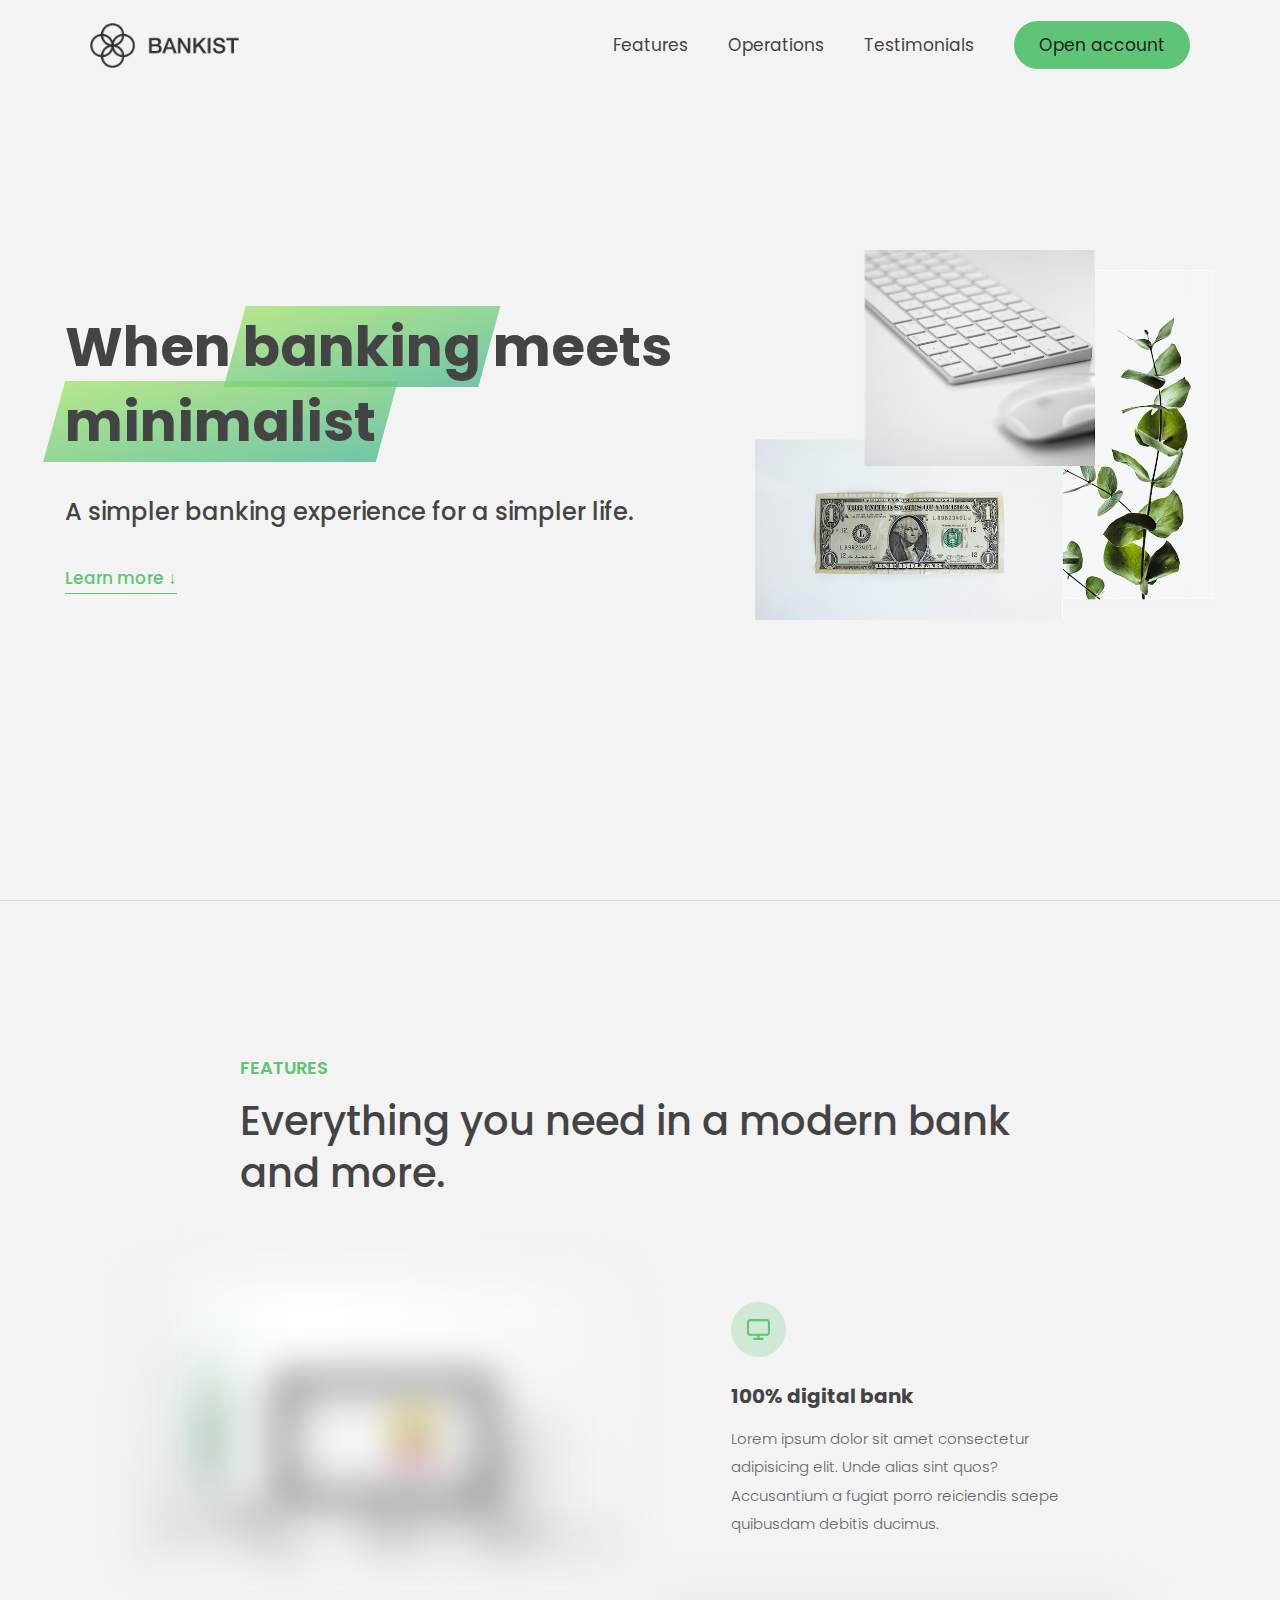
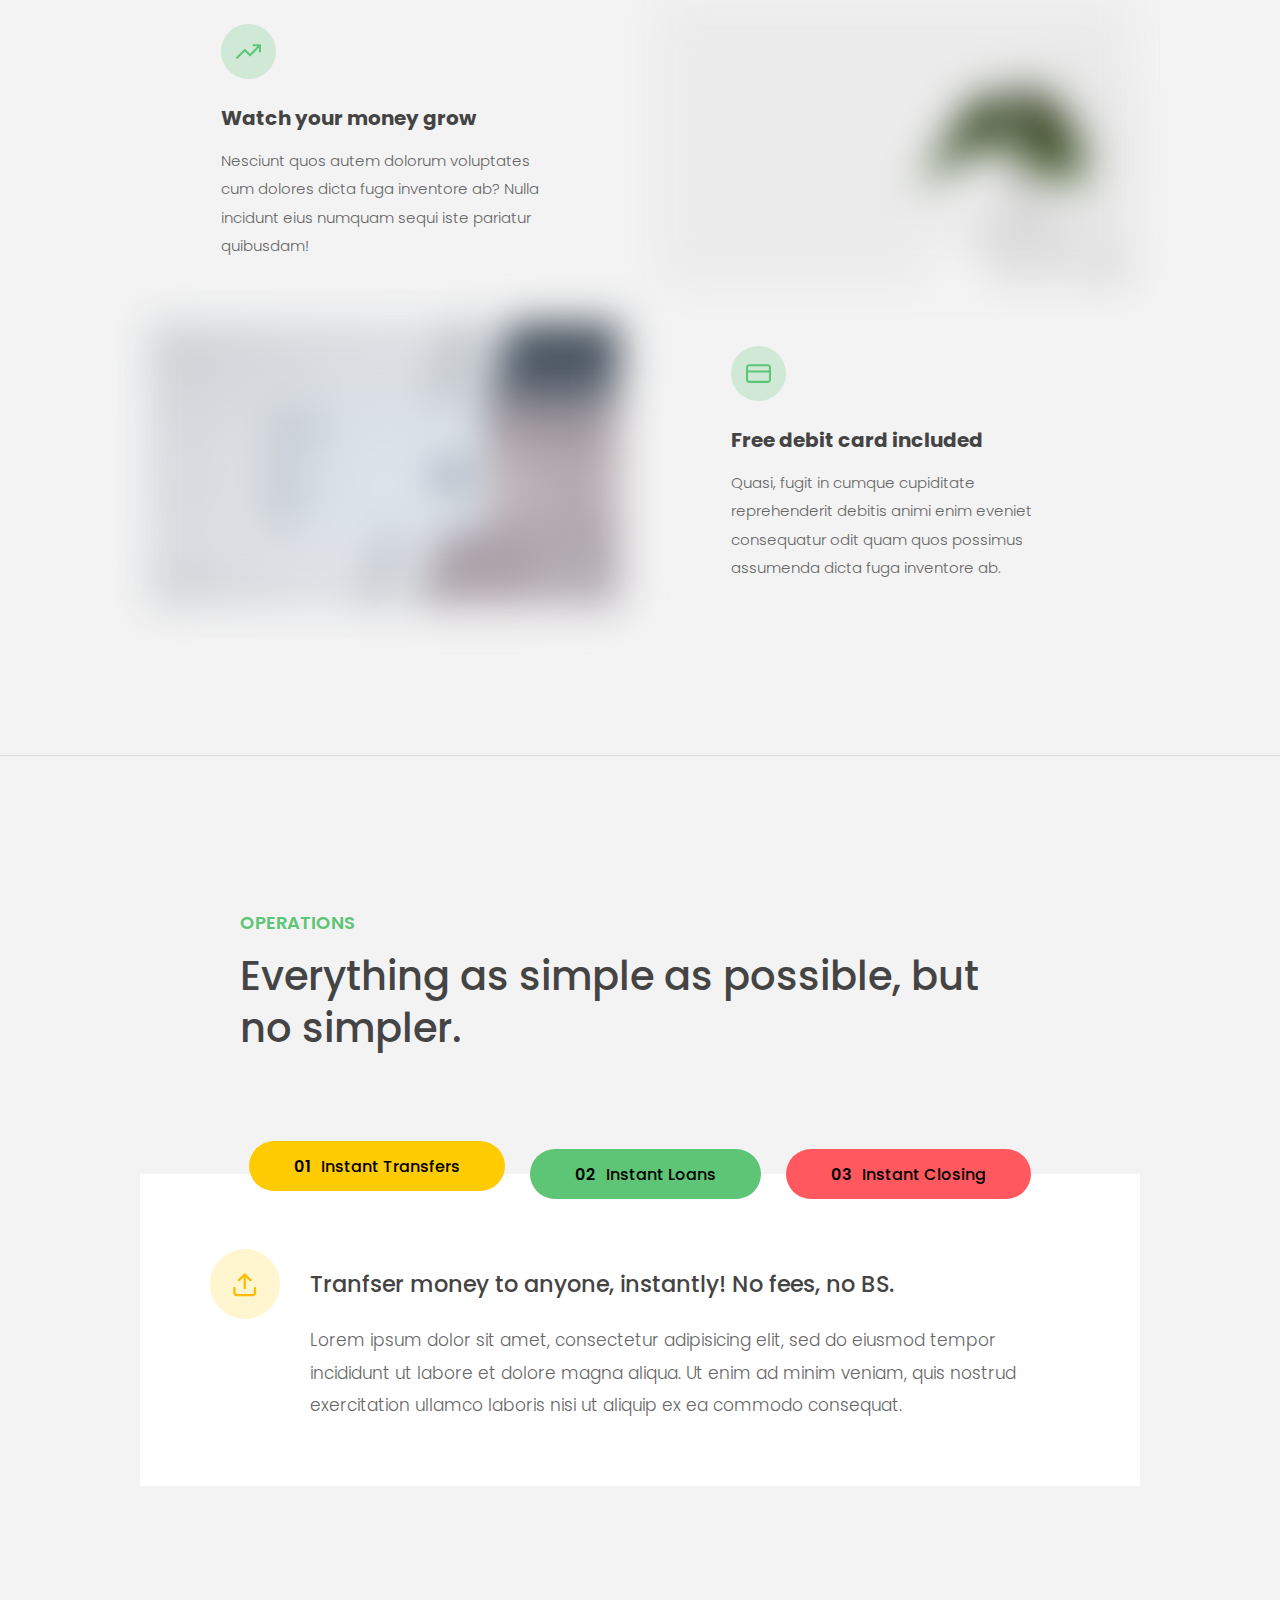
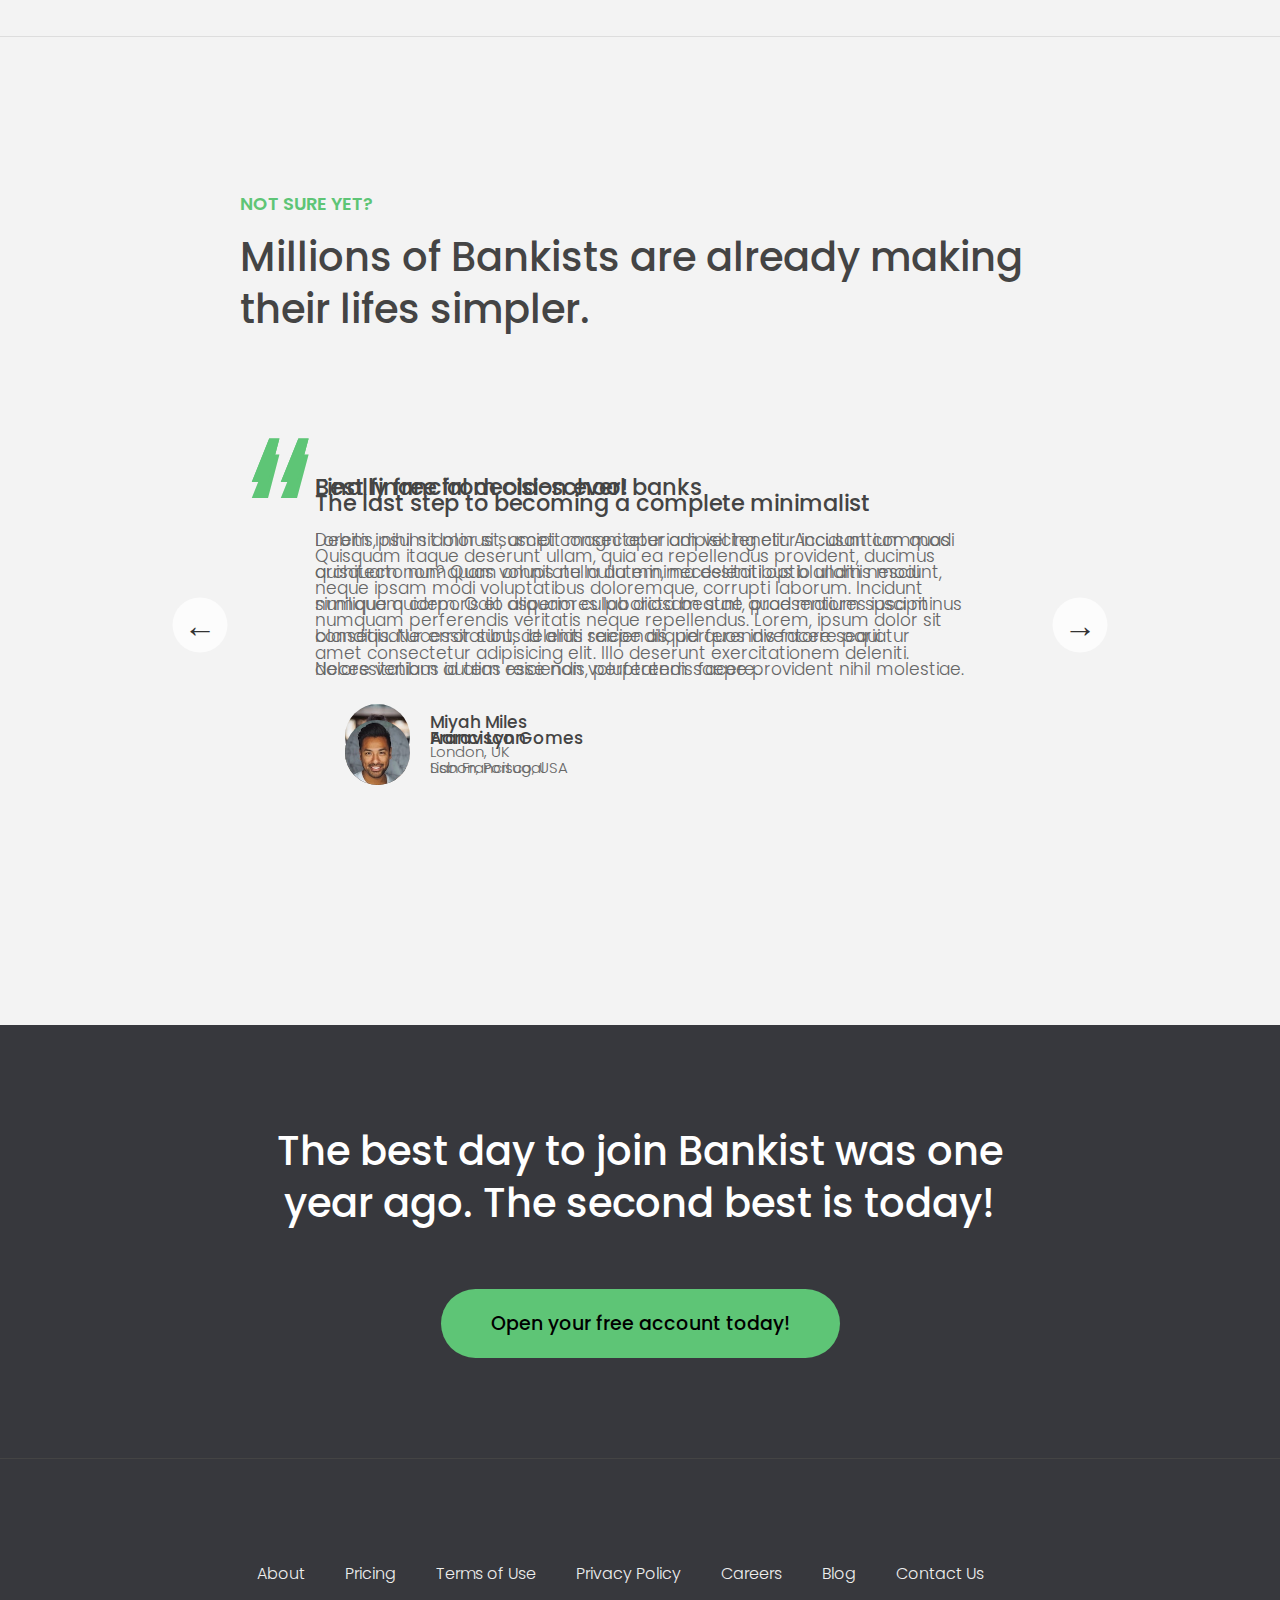
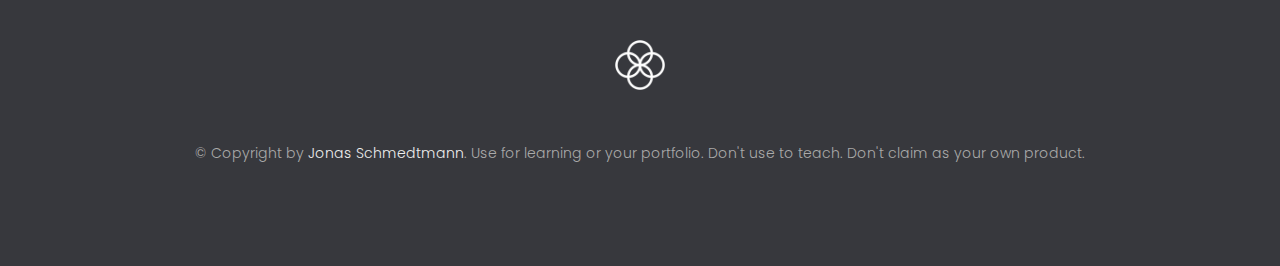
==== 13-advanced-dom-bankist/starter/index.html @ 13cf1346 "first commit to js learning path" ====
<!DOCTYPE html>
<html lang="en">
  <head>
    <meta charset="UTF-8" />
    <meta name="viewport" content="width=device-width, initial-scale=1.0" />
    <meta http-equiv="X-UA-Compatible" content="ie=edge" />
    <link rel="shortcut icon" type="image/png" href="img/icon.png" />

    <link
      href="https://fonts.googleapis.com/css?family=Poppins:300,400,500,600&display=swap"
      rel="stylesheet"
    />
    <link rel="stylesheet" href="style.css" />
    <title>Bankist | When Banking meets Minimalist</title>
  </head>
  <body>
    <header class="header">
      <nav class="nav">
        <img
          src="img/logo.png"
          alt="Bankist logo"
          class="nav__logo"
          id="logo"
        />
        <ul class="nav__links">
          <li class="nav__item">
            <a class="nav__link" href="#section--1">Features</a>
          </li>
          <li class="nav__item">
            <a class="nav__link" href="#section--2">Operations</a>
          </li>
          <li class="nav__item">
            <a class="nav__link" href="#section--3">Testimonials</a>
          </li>
          <li class="nav__item">
            <a class="nav__link nav__link--btn btn--show-modal" href="#"
              >Open account</a
            >
          </li>
        </ul>
      </nav>

      <div class="header__title">
        <h1>
          When
          <!-- Green highlight effect -->
          <span class="highlight">banking</span>
          meets<br />
          <span class="highlight">minimalist</span>
        </h1>
        <h4>A simpler banking experience for a simpler life.</h4>
        <button class="btn--text btn--scroll-to">Learn more &DownArrow;</button>
        <img
          src="img/hero.png"
          class="header__img"
          alt="Minimalist bank items"
        />
      </div>
    </header>

    <section class="section" id="section--1">
      <div class="section__title">
        <h2 class="section__description">Features</h2>
        <h3 class="section__header">
          Everything you need in a modern bank and more.
        </h3>
      </div>

      <div class="features">
        <img
          src="img/digital-lazy.jpg"
          data-src="img/digital.jpg"
          alt="Computer"
          class="features__img lazy-img"
        />
        <div class="features__feature">
          <div class="features__icon">
            <svg>
              <use xlink:href="img/icons.svg#icon-monitor"></use>
            </svg>
          </div>
          <h5 class="features__header">100% digital bank</h5>
          <p>
            Lorem ipsum dolor sit amet consectetur adipisicing elit. Unde alias
            sint quos? Accusantium a fugiat porro reiciendis saepe quibusdam
            debitis ducimus.
          </p>
        </div>

        <div class="features__feature">
          <div class="features__icon">
            <svg>
              <use xlink:href="img/icons.svg#icon-trending-up"></use>
            </svg>
          </div>
          <h5 class="features__header">Watch your money grow</h5>
          <p>
            Nesciunt quos autem dolorum voluptates cum dolores dicta fuga
            inventore ab? Nulla incidunt eius numquam sequi iste pariatur
            quibusdam!
          </p>
        </div>
        <img
          src="img/grow-lazy.jpg"
          data-src="img/grow.jpg"
          alt="Plant"
          class="features__img lazy-img"
        />

        <img
          src="img/card-lazy.jpg"
          data-src="img/card.jpg"
          alt="Credit card"
          class="features__img lazy-img"
        />
        <div class="features__feature">
          <div class="features__icon">
            <svg>
              <use xlink:href="img/icons.svg#icon-credit-card"></use>
            </svg>
          </div>
          <h5 class="features__header">Free debit card included</h5>
          <p>
            Quasi, fugit in cumque cupiditate reprehenderit debitis animi enim
            eveniet consequatur odit quam quos possimus assumenda dicta fuga
            inventore ab.
          </p>
        </div>
      </div>
    </section>

    <section class="section" id="section--2">
      <div class="section__title">
        <h2 class="section__description">Operations</h2>
        <h3 class="section__header">
          Everything as simple as possible, but no simpler.
        </h3>
      </div>

      <div class="operations">
        <div class="operations__tab-container">
          <button
            class="btn operations__tab operations__tab--1 operations__tab--active"
            data-tab="1"
          >
            <span>01</span>Instant Transfers
          </button>
          <button class="btn operations__tab operations__tab--2" data-tab="2">
            <span>02</span>Instant Loans
          </button>
          <button class="btn operations__tab operations__tab--3" data-tab="3">
            <span>03</span>Instant Closing
          </button>
        </div>
        <div
          class="operations__content operations__content--1 operations__content--active"
        >
          <div class="operations__icon operations__icon--1">
            <svg>
              <use xlink:href="img/icons.svg#icon-upload"></use>
            </svg>
          </div>
          <h5 class="operations__header">
            Tranfser money to anyone, instantly! No fees, no BS.
          </h5>
          <p>
            Lorem ipsum dolor sit amet, consectetur adipisicing elit, sed do
            eiusmod tempor incididunt ut labore et dolore magna aliqua. Ut enim
            ad minim veniam, quis nostrud exercitation ullamco laboris nisi ut
            aliquip ex ea commodo consequat.
          </p>
        </div>

        <div class="operations__content operations__content--2">
          <div class="operations__icon operations__icon--2">
            <svg>
              <use xlink:href="img/icons.svg#icon-home"></use>
            </svg>
          </div>
          <h5 class="operations__header">
            Buy a home or make your dreams come true, with instant loans.
          </h5>
          <p>
            Duis aute irure dolor in reprehenderit in voluptate velit esse
            cillum dolore eu fugiat nulla pariatur. Excepteur sint occaecat
            cupidatat non proident, sunt in culpa qui officia deserunt mollit
            anim id est laborum.
          </p>
        </div>
        <div class="operations__content operations__content--3">
          <div class="operations__icon operations__icon--3">
            <svg>
              <use xlink:href="img/icons.svg#icon-user-x"></use>
            </svg>
          </div>
          <h5 class="operations__header">
            No longer need your account? No problem! Close it instantly.
          </h5>
          <p>
            Excepteur sint occaecat cupidatat non proident, sunt in culpa qui
            officia deserunt mollit anim id est laborum. Ut enim ad minim
            veniam, quis nostrud exercitation ullamco laboris nisi ut aliquip ex
            ea commodo consequat.
          </p>
        </div>
      </div>
    </section>

    <section class="section" id="section--3">
      <div class="section__title section__title--testimonials">
        <h2 class="section__description">Not sure yet?</h2>
        <h3 class="section__header">
          Millions of Bankists are already making their lifes simpler.
        </h3>
      </div>

      <div class="slider">
        <div class="slide slide--1">
          <div class="testimonial">
            <h5 class="testimonial__header">Best financial decision ever!</h5>
            <blockquote class="testimonial__text">
              Lorem ipsum dolor sit, amet consectetur adipisicing elit.
              Accusantium quas quisquam non? Quas voluptate nulla minima
              deleniti optio ullam nesciunt, numquam corporis et asperiores
              laboriosam sunt, praesentium suscipit blanditiis. Necessitatibus
              id alias reiciendis, perferendis facere pariatur dolore veniam
              autem esse non voluptatem saepe provident nihil molestiae.
            </blockquote>
            <address class="testimonial__author">
              <img src="img/user-1.jpg" alt="" class="testimonial__photo" />
              <h6 class="testimonial__name">Aarav Lynn</h6>
              <p class="testimonial__location">San Francisco, USA</p>
            </address>
          </div>
        </div>

        <div class="slide slide--2">
          <div class="testimonial">
            <h5 class="testimonial__header">
              The last step to becoming a complete minimalist
            </h5>
            <blockquote class="testimonial__text">
              Quisquam itaque deserunt ullam, quia ea repellendus provident,
              ducimus neque ipsam modi voluptatibus doloremque, corrupti
              laborum. Incidunt numquam perferendis veritatis neque repellendus.
              Lorem, ipsum dolor sit amet consectetur adipisicing elit. Illo
              deserunt exercitationem deleniti.
            </blockquote>
            <address class="testimonial__author">
              <img src="img/user-2.jpg" alt="" class="testimonial__photo" />
              <h6 class="testimonial__name">Miyah Miles</h6>
              <p class="testimonial__location">London, UK</p>
            </address>
          </div>
        </div>

        <div class="slide slide--3">
          <div class="testimonial">
            <h5 class="testimonial__header">
              Finally free from old-school banks
            </h5>
            <blockquote class="testimonial__text">
              Debitis, nihil sit minus suscipit magni aperiam vel tenetur
              incidunt commodi architecto numquam omnis nulla autem,
              necessitatibus blanditiis modi similique quidem. Odio aliquam
              culpa dicta beatae quod maiores ipsa minus consequatur error sunt,
              deleniti saepe aliquid quos inventore sequi. Necessitatibus id
              alias reiciendis, perferendis facere.
            </blockquote>
            <address class="testimonial__author">
              <img src="img/user-3.jpg" alt="" class="testimonial__photo" />
              <h6 class="testimonial__name">Francisco Gomes</h6>
              <p class="testimonial__location">Lisbon, Portugal</p>
            </address>
          </div>
        </div>

        <!-- <div class="slide"><img src="img/img-1.jpg" alt="Photo 1" /></div>
        <div class="slide"><img src="img/img-2.jpg" alt="Photo 2" /></div>
        <div class="slide"><img src="img/img-3.jpg" alt="Photo 3" /></div>
        <div class="slide"><img src="img/img-4.jpg" alt="Photo 4" /></div> -->
        <button class="slider__btn slider__btn--left">&larr;</button>
        <button class="slider__btn slider__btn--right">&rarr;</button>
        <div class="dots"></div>
      </div>
    </section>

    <section class="section section--sign-up">
      <div class="section__title">
        <h3 class="section__header">
          The best day to join Bankist was one year ago. The second best is
          today!
        </h3>
      </div>
      <button class="btn btn--show-modal">Open your free account today!</button>
    </section>

    <footer class="footer">
      <ul class="footer__nav">
        <li class="footer__item">
          <a class="footer__link" href="#">About</a>
        </li>
        <li class="footer__item">
          <a class="footer__link" href="#">Pricing</a>
        </li>
        <li class="footer__item">
          <a class="footer__link" href="#">Terms of Use</a>
        </li>
        <li class="footer__item">
          <a class="footer__link" href="#">Privacy Policy</a>
        </li>
        <li class="footer__item">
          <a class="footer__link" href="#">Careers</a>
        </li>
        <li class="footer__item">
          <a class="footer__link" href="#">Blog</a>
        </li>
        <li class="footer__item">
          <a class="footer__link" href="#">Contact Us</a>
        </li>
      </ul>
      <img src="img/icon.png" alt="Logo" class="footer__logo" />
      <p class="footer__copyright">
        &copy; Copyright by
        <a
          class="footer__link twitter-link"
          target="_blank"
          href="https://twitter.com/jonasschmedtman"
          >Jonas Schmedtmann</a
        >. Use for learning or your portfolio. Don't use to teach. Don't claim
        as your own product.
      </p>
    </footer>

    <div class="modal hidden">
      <button class="btn--close-modal">&times;</button>
      <h2 class="modal__header">
        Open your bank account <br />
        in just <span class="highlight">5 minutes</span>
      </h2>
      <form class="modal__form">
        <label>First Name</label>
        <input type="text" />
        <label>Last Name</label>
        <input type="text" />
        <label>Email Address</label>
        <input type="email" />
        <button class="btn">Next step &rarr;</button>
      </form>
    </div>
    <div class="overlay hidden"></div>

    <script src="script.js"></script>
  </body>
</html>
---- 13-advanced-dom-bankist/starter/style.css ----
/* The page is NOT responsive. You can implement responsiveness yourself if you wanna have some fun 😃 */

:root {
  --color-primary: #5ec576;
  --color-secondary: #ffcb03;
  --color-tertiary: #ff585f;
  --color-primary-darker: #4bbb7d;
  --color-secondary-darker: #ffbb00;
  --color-tertiary-darker: #fd424b;
  --color-primary-opacity: #5ec5763a;
  --color-secondary-opacity: #ffcd0331;
  --color-tertiary-opacity: #ff58602d;
  --gradient-primary: linear-gradient(to top left, #39b385, #9be15d);
  --gradient-secondary: linear-gradient(to top left, #ffb003, #ffcb03);
}

* {
  margin: 0;
  padding: 0;
  box-sizing: inherit;
}

html {
  font-size: 62.5%;
  box-sizing: border-box;
}

body {
  font-family: 'Poppins', sans-serif;
  font-weight: 300;
  color: #444;
  line-height: 1.9;
  background-color: #f3f3f3;
}

/* GENERAL ELEMENTS */
.section {
  padding: 15rem 3rem;
  border-top: 1px solid #ddd;

  transition: transform 1s, opacity 1s;
}

.section--hidden {
  opacity: 0;
  transform: translateY(8rem);
}

.section__title {
  max-width: 80rem;
  margin: 0 auto 8rem auto;
}

.section__description {
  font-size: 1.8rem;
  font-weight: 600;
  text-transform: uppercase;
  color: var(--color-primary);
  margin-bottom: 1rem;
}

.section__header {
  font-size: 4rem;
  line-height: 1.3;
  font-weight: 500;
}

.btn {
  display: inline-block;
  background-color: var(--color-primary);
  font-size: 1.6rem;
  font-family: inherit;
  font-weight: 500;
  border: none;
  padding: 1.25rem 4.5rem;
  border-radius: 10rem;
  cursor: pointer;
  transition: all 0.3s;
}

.btn:hover {
  background-color: var(--color-primary-darker);
}

.btn--text {
  display: inline-block;
  background: none;
  font-size: 1.7rem;
  font-family: inherit;
  font-weight: 500;
  color: var(--color-primary);
  border: none;
  border-bottom: 1px solid currentColor;
  padding-bottom: 2px;
  cursor: pointer;
  transition: all 0.3s;
}

p {
  color: #666;
}

/* This is BAD for accessibility! Don't do in the real world! */
button:focus {
  outline: none;
}

img {
  transition: filter 0.5s;
}

.lazy-img {
  filter: blur(20px);
}

/* NAVIGATION */
.nav {
  display: flex;
  justify-content: space-between;
  align-items: center;
  height: 9rem;
  width: 100%;
  padding: 0 6rem;
  z-index: 100;
}

/* nav and stickly class at the same time */
.nav.sticky {
  position: fixed;
  background-color: rgba(255, 255, 255, 0.95);
}

.nav__logo {
  height: 4.5rem;
  transition: all 0.3s;
}

.nav__links {
  display: flex;
  align-items: center;
  list-style: none;
}

.nav__item {
  margin-left: 4rem;
}

.nav__link:link,
.nav__link:visited {
  font-size: 1.7rem;
  font-weight: 400;
  color: inherit;
  text-decoration: none;
  display: block;
  transition: all 0.3s;
}

.nav__link--btn:link,
.nav__link--btn:visited {
  padding: 0.8rem 2.5rem;
  border-radius: 3rem;
  background-color: var(--color-primary);
  color: #222;
}

.nav__link--btn:hover,
.nav__link--btn:active {
  color: inherit;
  background-color: var(--color-primary-darker);
  color: #333;
}

/* HEADER */
.header {
  padding: 0 3rem;
  height: 100vh;
  display: flex;
  flex-direction: column;
  align-items: center;
}

.header__title {
  flex: 1;

  max-width: 115rem;
  display: grid;
  grid-template-columns: 3fr 2fr;
  row-gap: 3rem;
  align-content: center;
  justify-content: center;

  align-items: start;
  justify-items: start;
}

h1 {
  font-size: 5.5rem;
  line-height: 1.35;
}

h4 {
  font-size: 2.4rem;
  font-weight: 500;
}

.header__img {
  width: 100%;
  grid-column: 2 / 3;
  grid-row: 1 / span 4;
  transform: translateY(-6rem);
}

.highlight {
  position: relative;
}

.highlight::after {
  display: block;
  content: '';
  position: absolute;
  bottom: 0;
  left: 0;
  height: 100%;
  width: 100%;
  z-index: -1;
  opacity: 0.7;
  transform: scale(1.07, 1.05) skewX(-15deg);
  background-image: var(--gradient-primary);
}

/* FEATURES */
.features {
  display: grid;
  grid-template-columns: 1fr 1fr;
  gap: 4rem;
  margin: 0 12rem;
}

.features__img {
  width: 100%;
}

.features__feature {
  align-self: center;
  justify-self: center;
  width: 70%;
  font-size: 1.5rem;
}

.features__icon {
  display: flex;
  align-items: center;
  justify-content: center;
  background-color: var(--color-primary-opacity);
  height: 5.5rem;
  width: 5.5rem;
  border-radius: 50%;
  margin-bottom: 2rem;
}

.features__icon svg {
  height: 2.5rem;
  width: 2.5rem;
  fill: var(--color-primary);
}

.features__header {
  font-size: 2rem;
  margin-bottom: 1rem;
}

/* OPERATIONS */
.operations {
  max-width: 100rem;
  margin: 12rem auto 0 auto;

  background-color: #fff;
}

.operations__tab-container {
  display: flex;
  justify-content: center;
}

.operations__tab {
  margin-right: 2.5rem;
  transform: translateY(-50%);
}

.operations__tab span {
  margin-right: 1rem;
  font-weight: 600;
  display: inline-block;
}

.operations__tab--1 {
  background-color: var(--color-secondary);
}

.operations__tab--1:hover {
  background-color: var(--color-secondary-darker);
}

.operations__tab--3 {
  background-color: var(--color-tertiary);
  margin: 0;
}

.operations__tab--3:hover {
  background-color: var(--color-tertiary-darker);
}

.operations__tab--active {
  transform: translateY(-66%);
}

.operations__content {
  display: none;

  /* JUST PRESENTATIONAL */
  font-size: 1.7rem;
  padding: 2.5rem 7rem 6.5rem 7rem;
}

.operations__content--active {
  display: grid;
  grid-template-columns: 7rem 1fr;
  column-gap: 3rem;
  row-gap: 0.5rem;
}

.operations__header {
  font-size: 2.25rem;
  font-weight: 500;
  align-self: center;
}

.operations__icon {
  display: flex;
  align-items: center;
  justify-content: center;
  height: 7rem;
  width: 7rem;
  border-radius: 50%;
}

.operations__icon svg {
  height: 2.75rem;
  width: 2.75rem;
}

.operations__content p {
  grid-column: 2;
}

.operations__icon--1 {
  background-color: var(--color-secondary-opacity);
}
.operations__icon--2 {
  background-color: var(--color-primary-opacity);
}
.operations__icon--3 {
  background-color: var(--color-tertiary-opacity);
}
.operations__icon--1 svg {
  fill: var(--color-secondary-darker);
}
.operations__icon--2 svg {
  fill: var(--color-primary);
}
.operations__icon--3 svg {
  fill: var(--color-tertiary);
}

/* SLIDER */
.slider {
  max-width: 100rem;
  height: 50rem;
  margin: 0 auto;
  position: relative;

  /* IN THE END */
  overflow: hidden;
}

.slide {
  position: absolute;
  top: 0;
  width: 100%;
  height: 50rem;

  display: flex;
  align-items: center;
  justify-content: center;

  /* THIS creates the animation! */
  transition: transform 1s;
}

.slide > img {
  /* Only for images that have different size than slide */
  width: 100%;
  height: 100%;
  object-fit: cover;
}

.slider__btn {
  position: absolute;
  top: 50%;
  z-index: 10;

  border: none;
  background: rgba(255, 255, 255, 0.7);
  font-family: inherit;
  color: #333;
  border-radius: 50%;
  height: 5.5rem;
  width: 5.5rem;
  font-size: 3.25rem;
  cursor: pointer;
}

.slider__btn--left {
  left: 6%;
  transform: translate(-50%, -50%);
}

.slider__btn--right {
  right: 6%;
  transform: translate(50%, -50%);
}

.dots {
  position: absolute;
  bottom: 5%;
  left: 50%;
  transform: translateX(-50%);
  display: flex;
}

.dots__dot {
  border: none;
  background-color: #b9b9b9;
  opacity: 0.7;
  height: 1rem;
  width: 1rem;
  border-radius: 50%;
  margin-right: 1.75rem;
  cursor: pointer;
  transition: all 0.5s;

  /* Only necessary when overlying images */
  /* box-shadow: 0 0.6rem 1.5rem rgba(0, 0, 0, 0.7); */
}

.dots__dot:last-child {
  margin: 0;
}

.dots__dot--active {
  /* background-color: #fff; */
  background-color: #888;
  opacity: 1;
}

/* TESTIMONIALS */
.testimonial {
  width: 65%;
  position: relative;
}

.testimonial::before {
  content: '\201C';
  position: absolute;
  top: -5.7rem;
  left: -6.8rem;
  line-height: 1;
  font-size: 20rem;
  font-family: inherit;
  color: var(--color-primary);
  z-index: -1;
}

.testimonial__header {
  font-size: 2.25rem;
  font-weight: 500;
  margin-bottom: 1.5rem;
}

.testimonial__text {
  font-size: 1.7rem;
  margin-bottom: 3.5rem;
  color: #666;
}

.testimonial__author {
  margin-left: 3rem;
  font-style: normal;

  display: grid;
  grid-template-columns: 6.5rem 1fr;
  column-gap: 2rem;
}

.testimonial__photo {
  grid-row: 1 / span 2;
  width: 6.5rem;
  border-radius: 50%;
}

.testimonial__name {
  font-size: 1.7rem;
  font-weight: 500;
  align-self: end;
  margin: 0;
}

.testimonial__location {
  font-size: 1.5rem;
}

.section__title--testimonials {
  margin-bottom: 4rem;
}

/* SIGNUP */
.section--sign-up {
  background-color: #37383d;
  border-top: none;
  border-bottom: 1px solid #444;
  text-align: center;
  padding: 10rem 3rem;
}

.section--sign-up .section__header {
  color: #fff;
  text-align: center;
}

.section--sign-up .section__title {
  margin-bottom: 6rem;
}

.section--sign-up .btn {
  font-size: 1.9rem;
  padding: 2rem 5rem;
}

/* FOOTER */
.footer {
  padding: 10rem 3rem;
  background-color: #37383d;
}

.footer__nav {
  list-style: none;
  display: flex;
  justify-content: center;
  margin-bottom: 5rem;
}

.footer__item {
  margin-right: 4rem;
}

.footer__link {
  font-size: 1.6rem;
  color: #eee;
  text-decoration: none;
}

.footer__logo {
  height: 5rem;
  display: block;
  margin: 0 auto;
  margin-bottom: 5rem;
}

.footer__copyright {
  font-size: 1.4rem;
  color: #aaa;
  text-align: center;
}

.footer__copyright .footer__link {
  font-size: 1.4rem;
}

/* MODAL WINDOW */
.modal {
  position: fixed;
  top: 50%;
  left: 50%;
  transform: translate(-50%, -50%);
  max-width: 60rem;
  background-color: #f3f3f3;
  padding: 5rem 6rem;
  box-shadow: 0 4rem 6rem rgba(0, 0, 0, 0.3);
  z-index: 1000;
  transition: all 0.5s;
}

.overlay {
  position: fixed;
  top: 0;
  left: 0;
  width: 100%;
  height: 100%;
  background-color: rgba(0, 0, 0, 0.5);
  backdrop-filter: blur(4px);
  z-index: 100;
  transition: all 0.5s;
}

.modal__header {
  font-size: 3.25rem;
  margin-bottom: 4.5rem;
  line-height: 1.5;
}

.modal__form {
  margin: 0 3rem;
  display: grid;
  grid-template-columns: 1fr 2fr;
  align-items: center;
  gap: 2.5rem;
}

.modal__form label {
  font-size: 1.7rem;
  font-weight: 500;
}

.modal__form input {
  font-size: 1.7rem;
  padding: 1rem 1.5rem;
  border: 1px solid #ddd;
  border-radius: 0.5rem;
}

.modal__form button {
  grid-column: 1 / span 2;
  justify-self: center;
  margin-top: 1rem;
}

.btn--close-modal {
  font-family: inherit;
  color: inherit;
  position: absolute;
  top: 0.5rem;
  right: 2rem;
  font-size: 4rem;
  cursor: pointer;
  border: none;
  background: none;
}

.hidden {
  visibility: hidden;
  opacity: 0;
}

/* COOKIE MESSAGE */
.cookie-message {
  display: flex;
  align-items: center;
  justify-content: space-evenly;
  width: 100%;
  background-color: white;
  color: #bbb;
  font-size: 1.5rem;
  font-weight: 400;
}
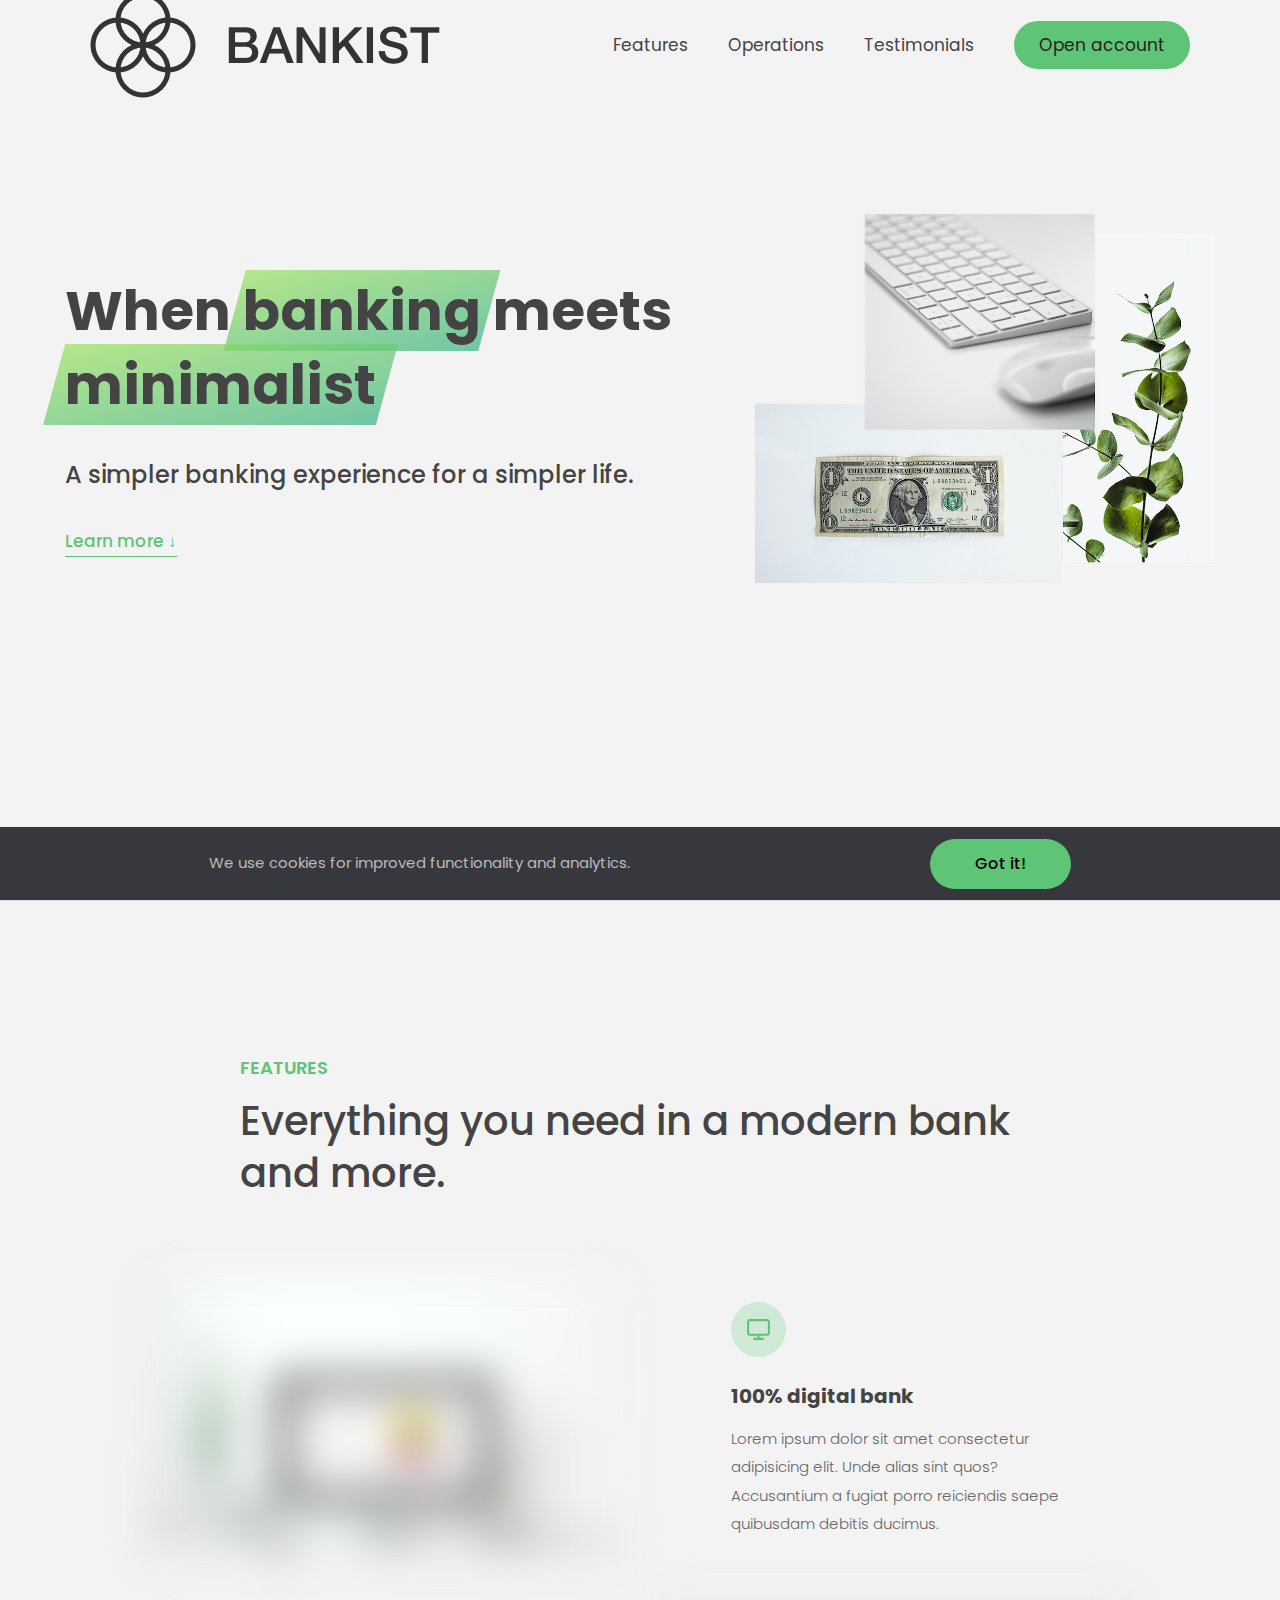
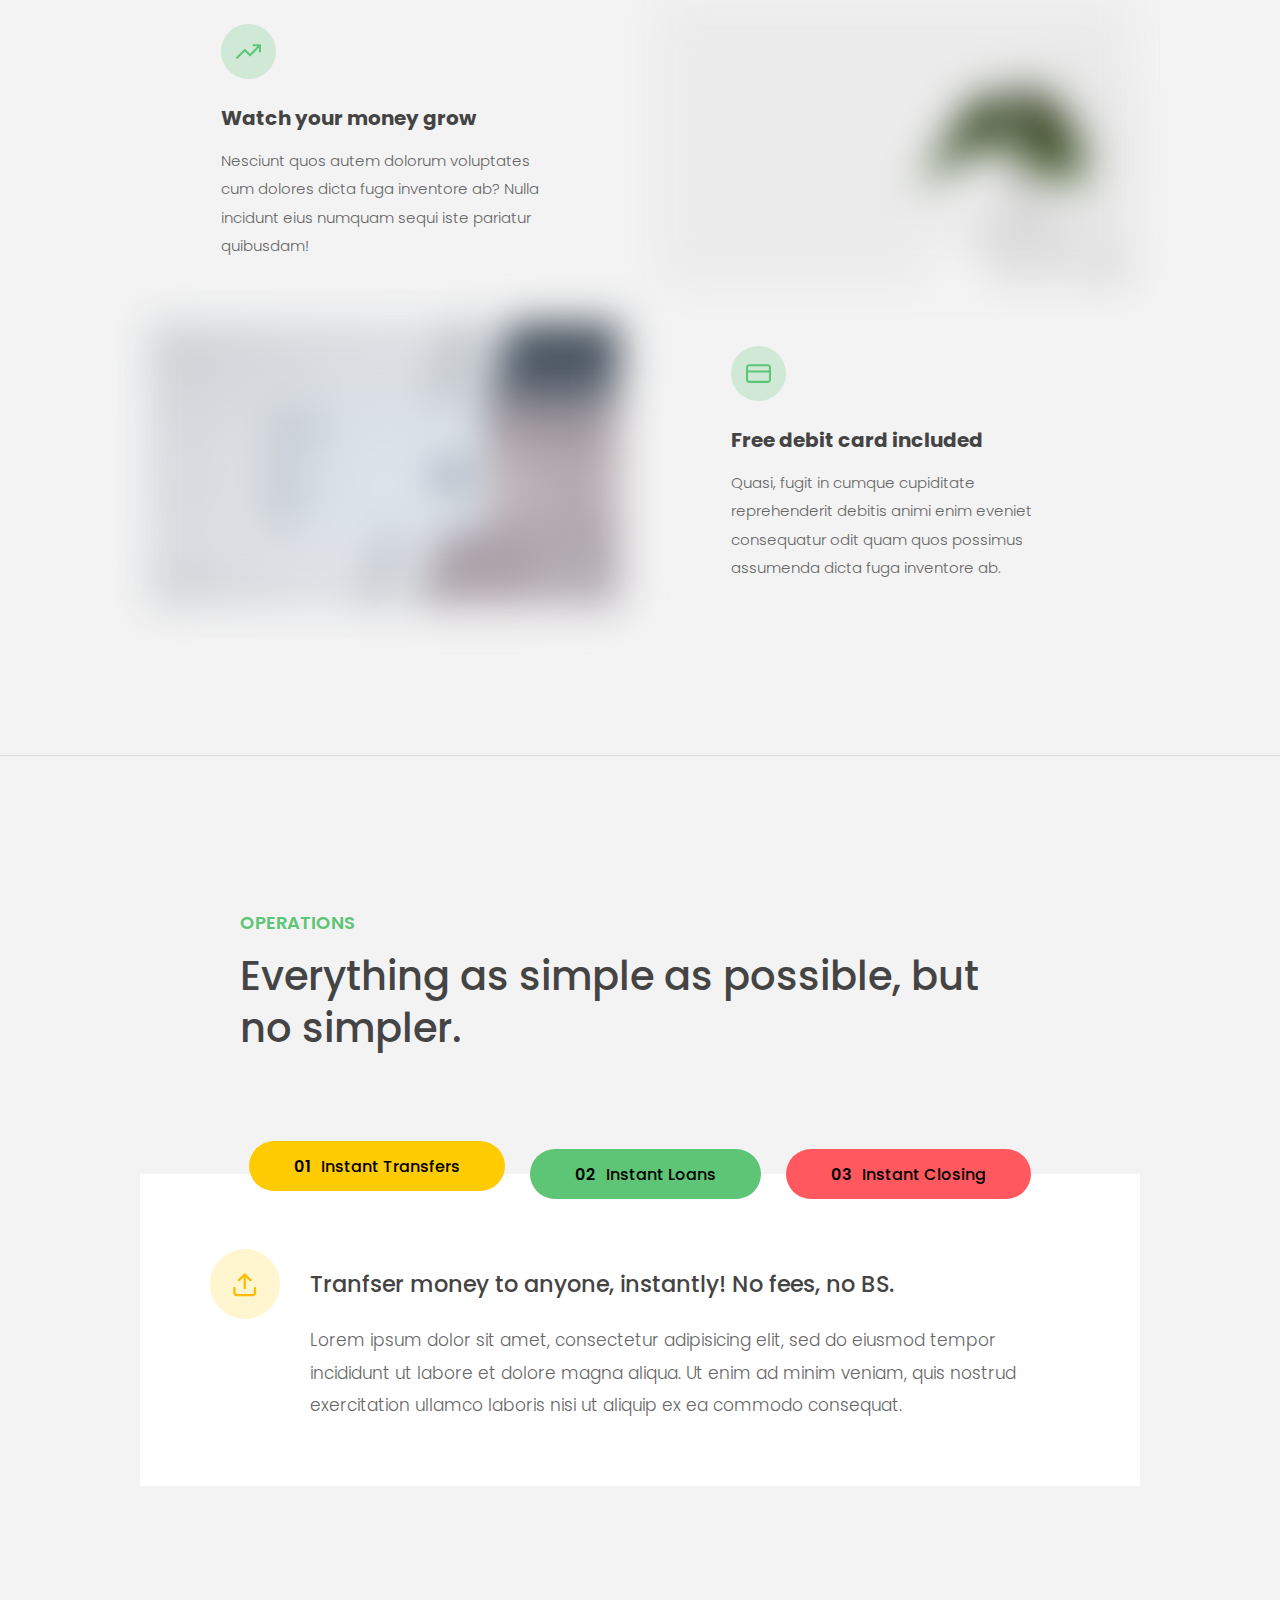
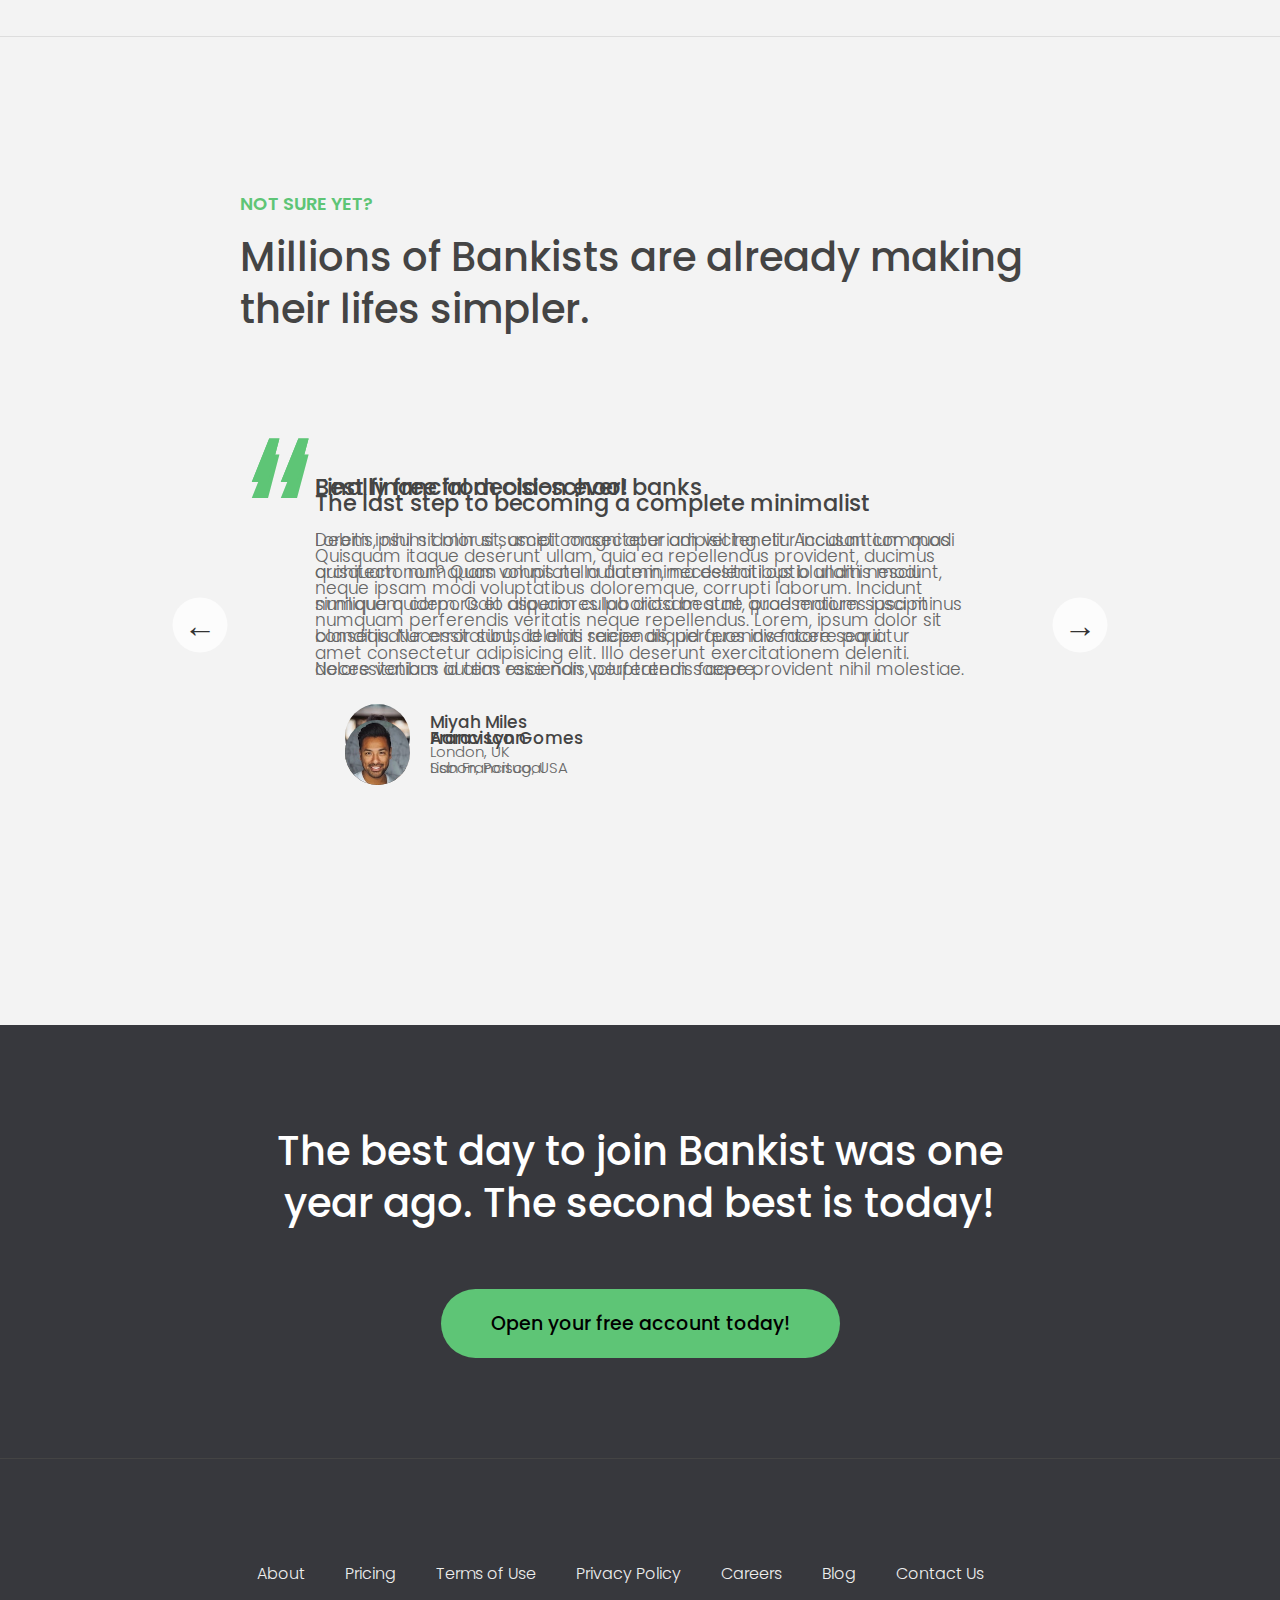
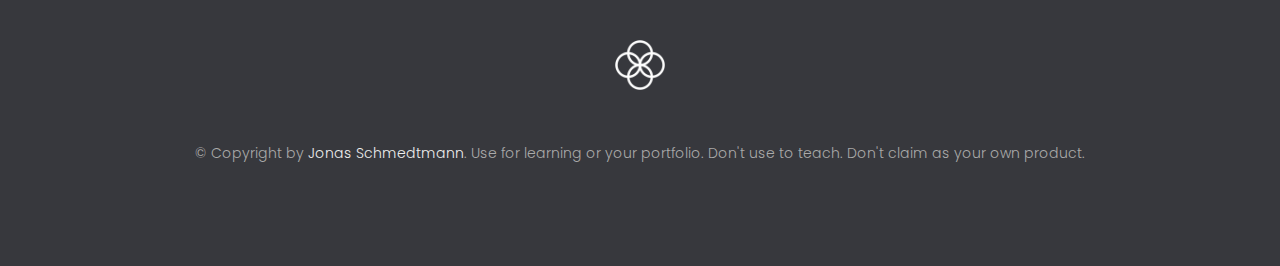
==== commit 2061586d: "feat: styles, attributes and smooth scroll in js" ====
--- a/13-advanced-dom-bankist/starter/index.html
+++ b/13-advanced-dom-bankist/starter/index.html
@@ -21,6 +21,8 @@
           alt="Bankist logo"
           class="nav__logo"
           id="logo"
+          designer="Lucas"
+          data-version-number="3.0"
         />
         <ul class="nav__links">
           <li class="nav__item">
@@ -140,7 +142,10 @@
       <div class="operations">
         <div class="operations__tab-container">
           <button
-            class="btn operations__tab operations__tab--1 operations__tab--active"
+            class="
+              btn
+              operations__tab operations__tab--1 operations__tab--active
+            "
             data-tab="1"
           >
             <span>01</span>Instant Transfers
@@ -153,7 +158,11 @@
           </button>
         </div>
         <div
-          class="operations__content operations__content--1 operations__content--active"
+          class="
+            operations__content
+            operations__content--1
+            operations__content--active
+          "
         >
           <div class="operations__icon operations__icon--1">
             <svg>
@@ -343,7 +352,7 @@
         <input type="text" />
         <label>Last Name</label>
         <input type="text" />
-        <label>Email Address</label>
+        <label>E-mail Address</label>
         <input type="email" />
         <button class="btn">Next step &rarr;</button>
       </form>
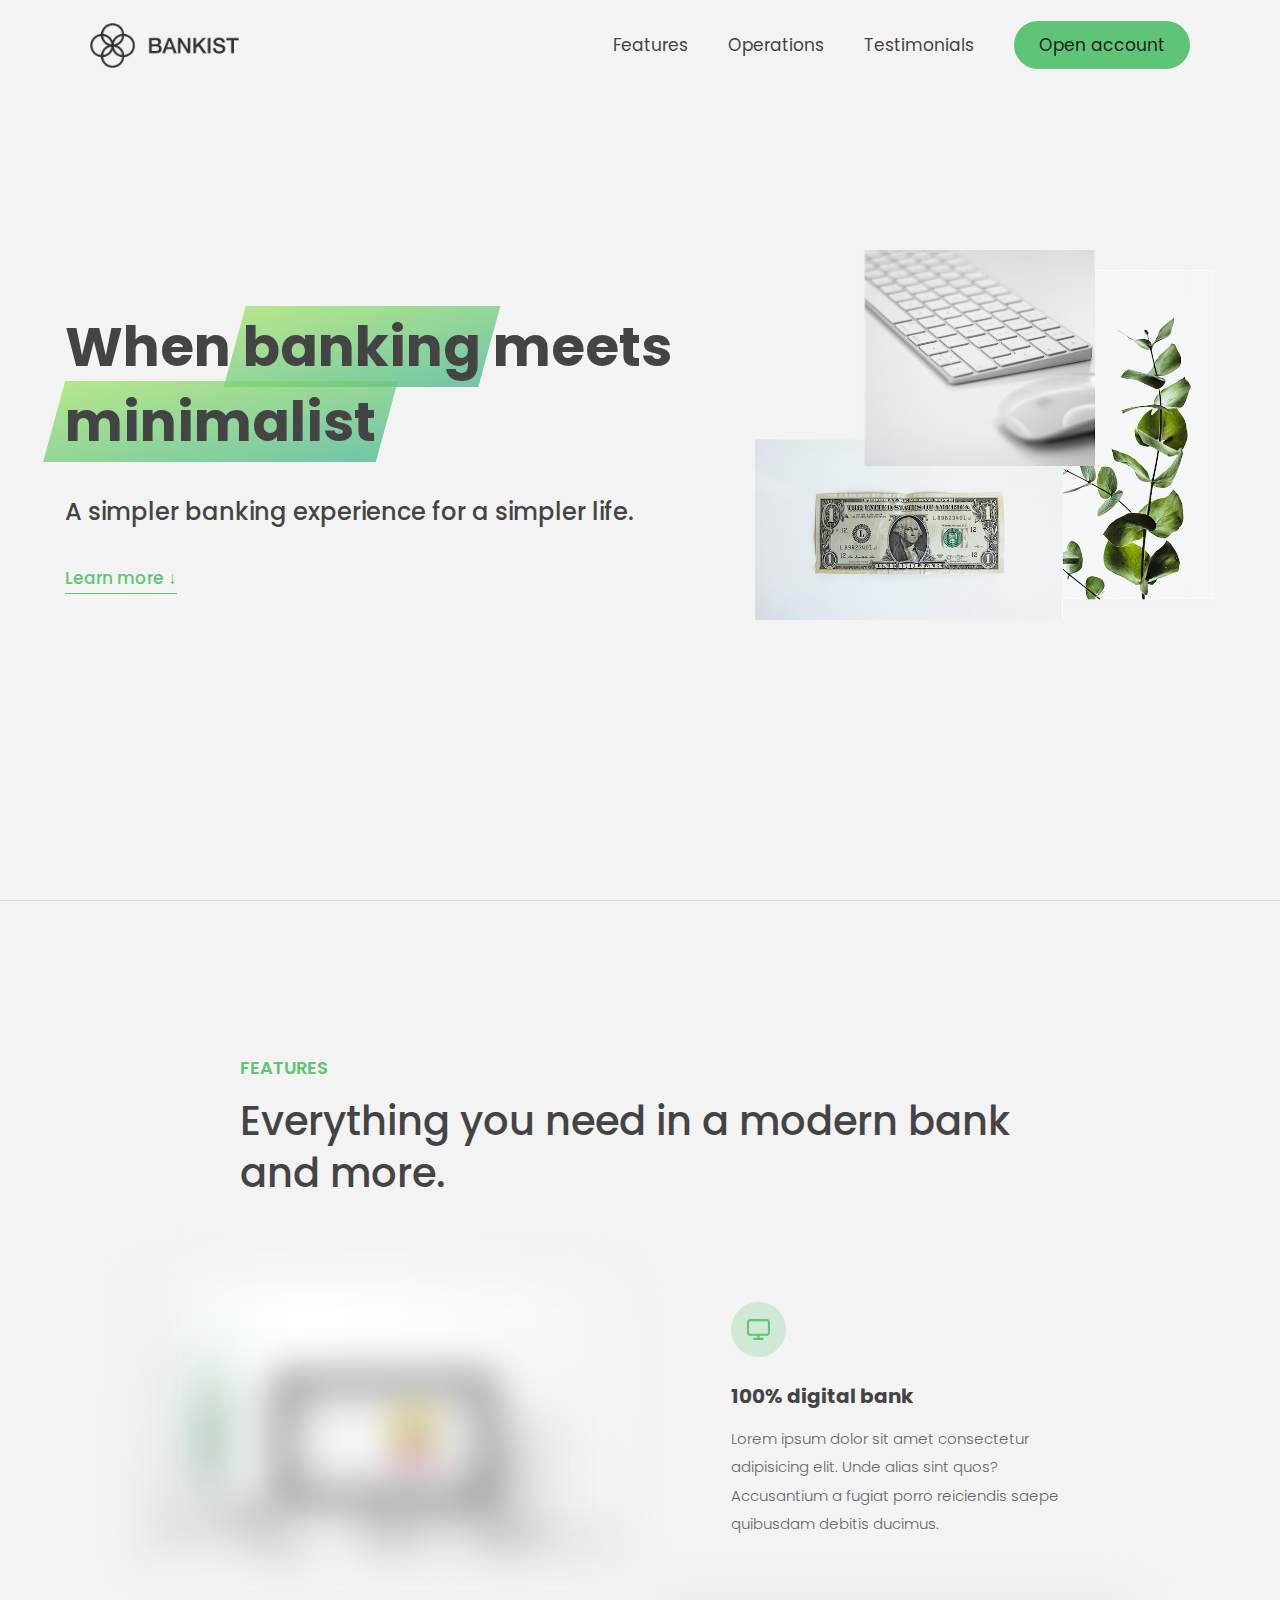
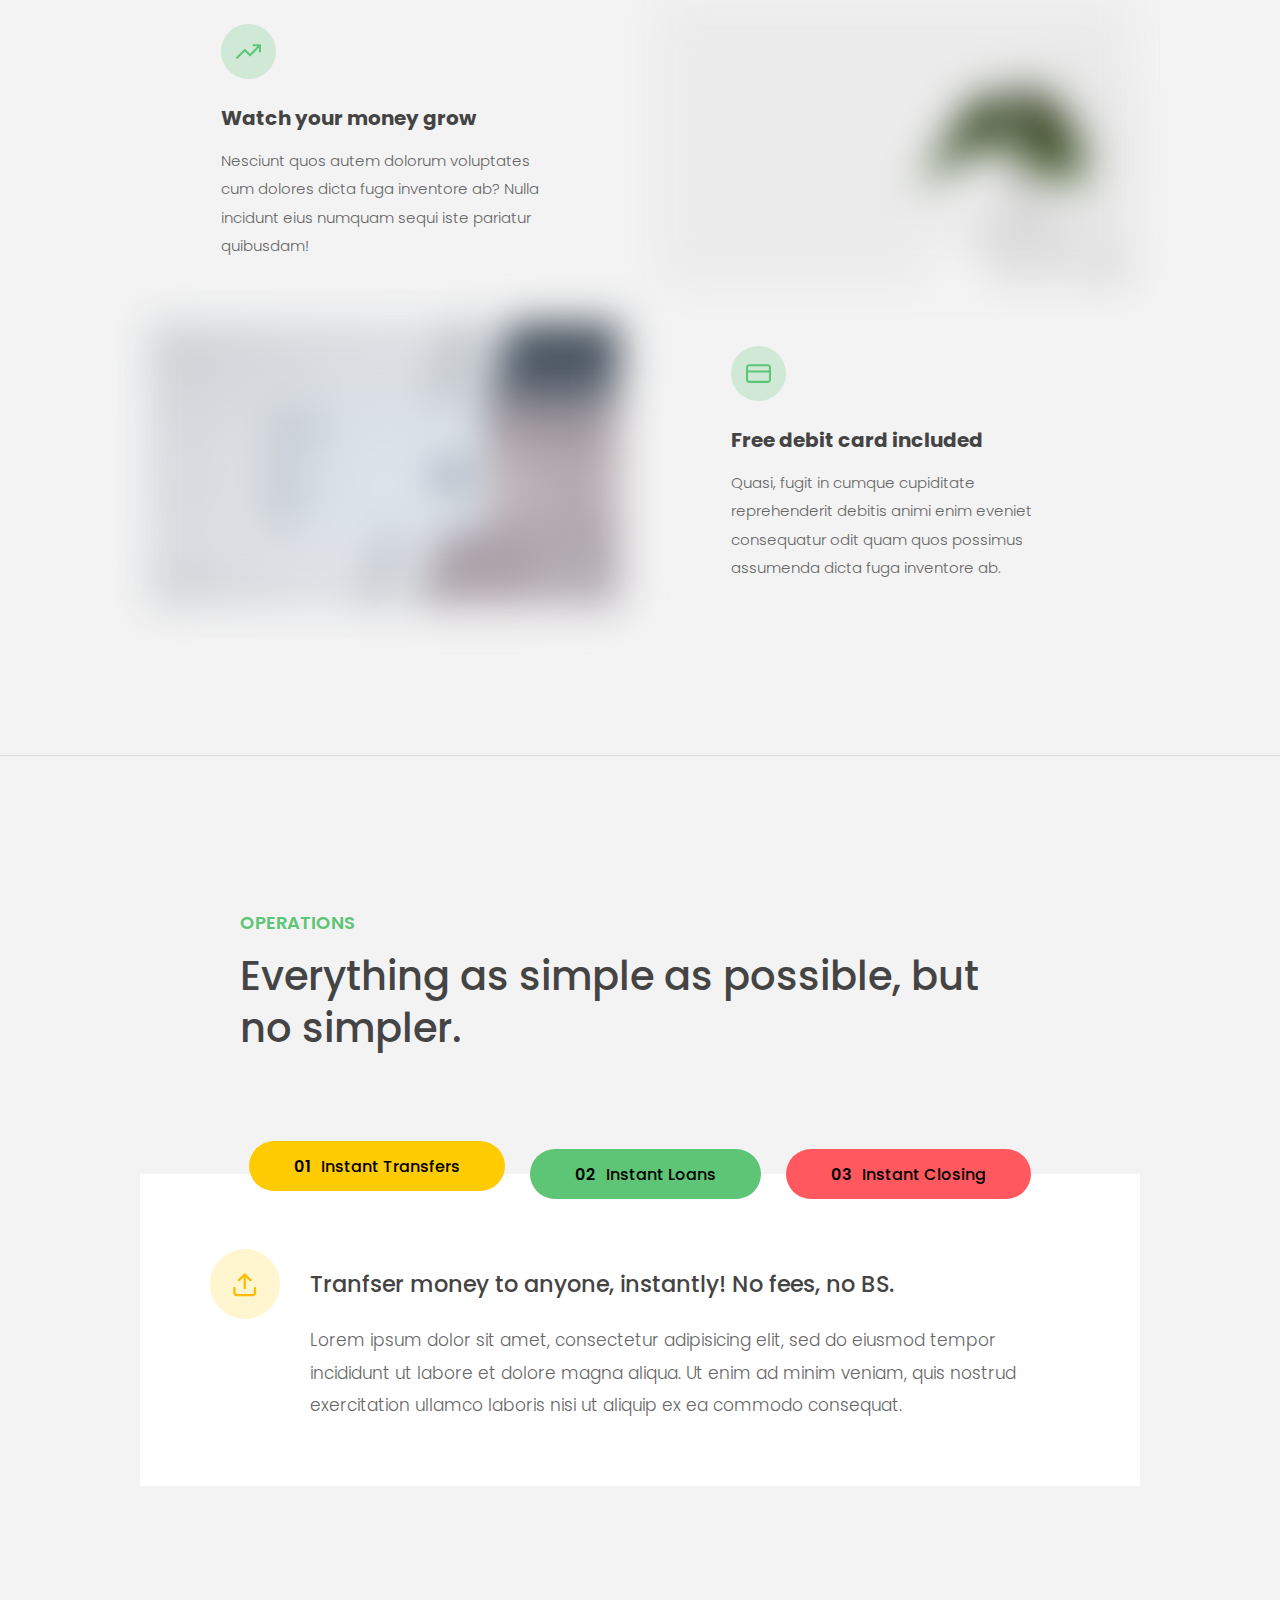
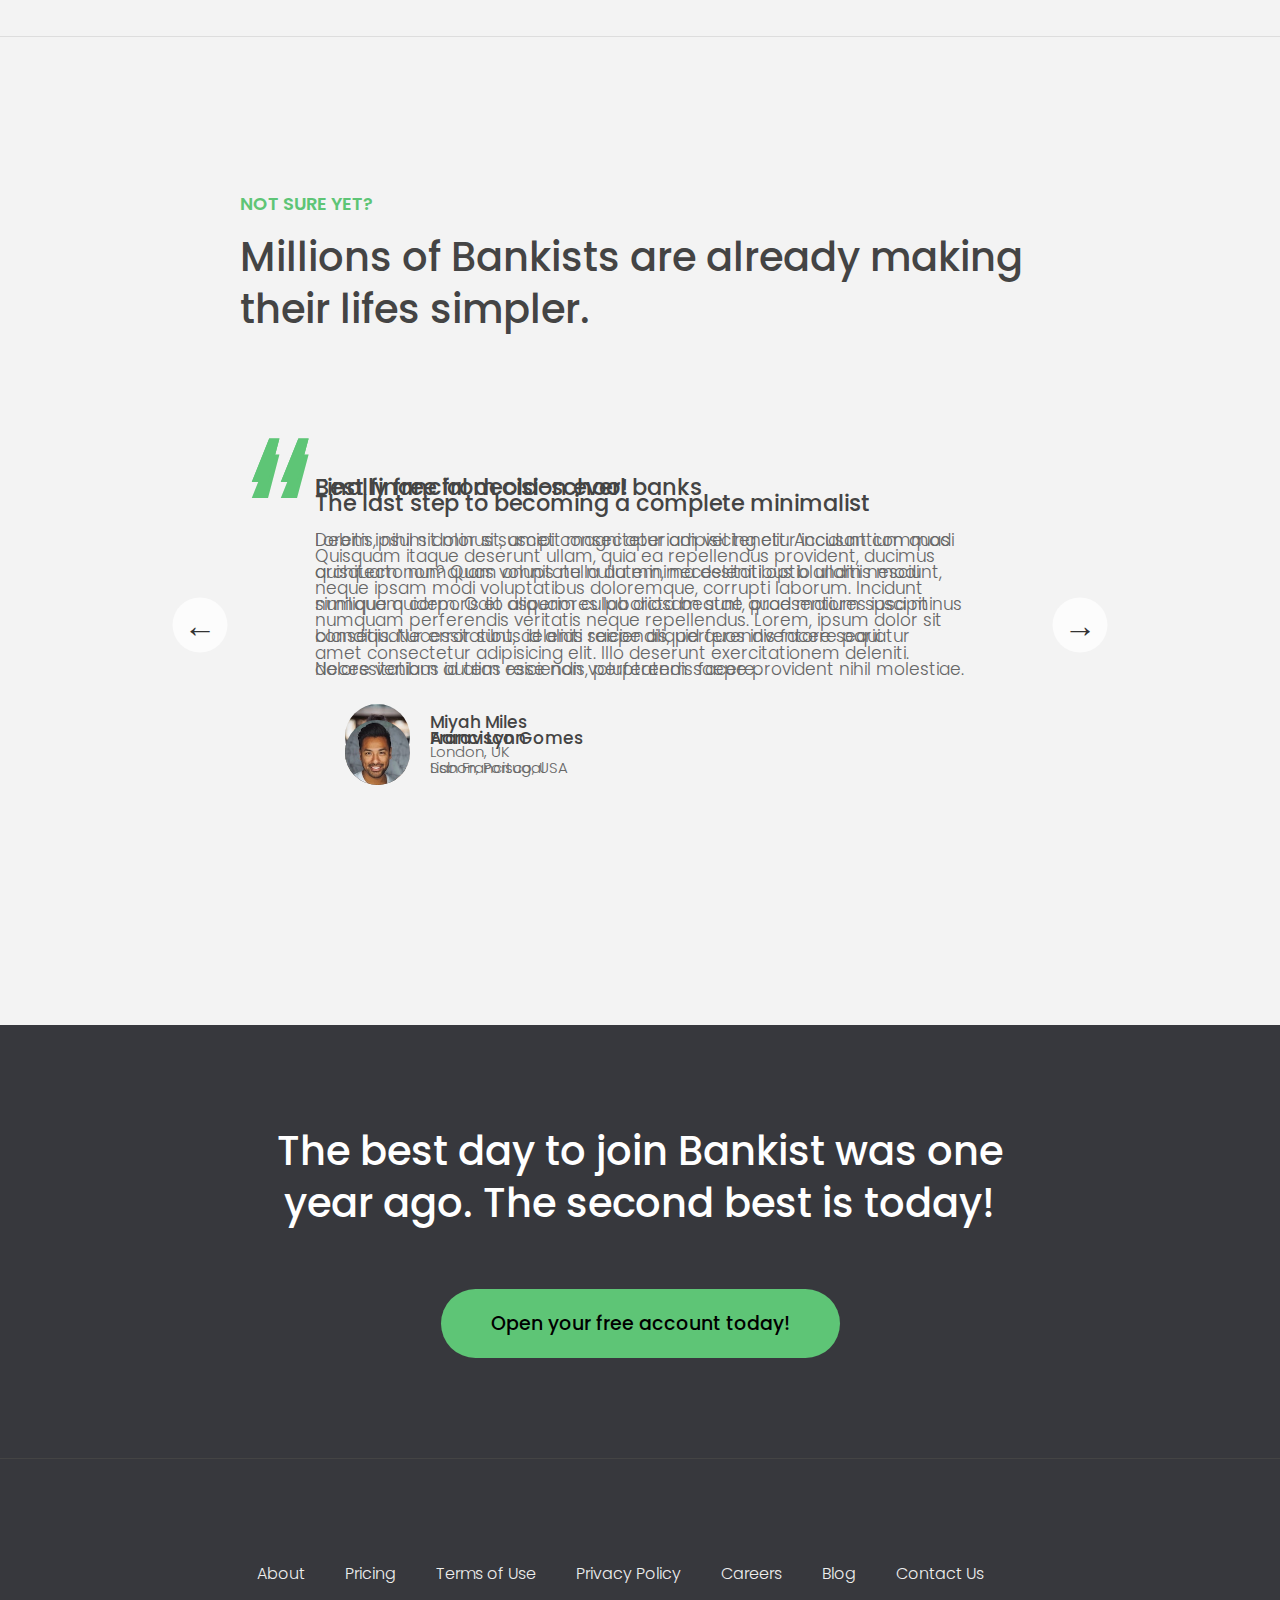
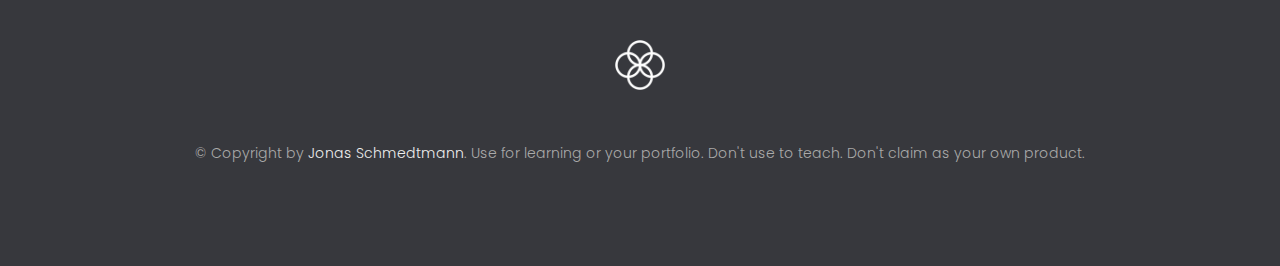
==== commit fe2dc998: "feat: page navigation and event delegation" ====
--- a/13-advanced-dom-bankist/starter/index.html
+++ b/13-advanced-dom-bankist/starter/index.html
@@ -43,6 +43,7 @@
       </nav>
 
       <div class="header__title">
+        <!-- <h1 onclick="alert('HTML alert')"> -->
         <h1>
           When
           <!-- Green highlight effect -->
